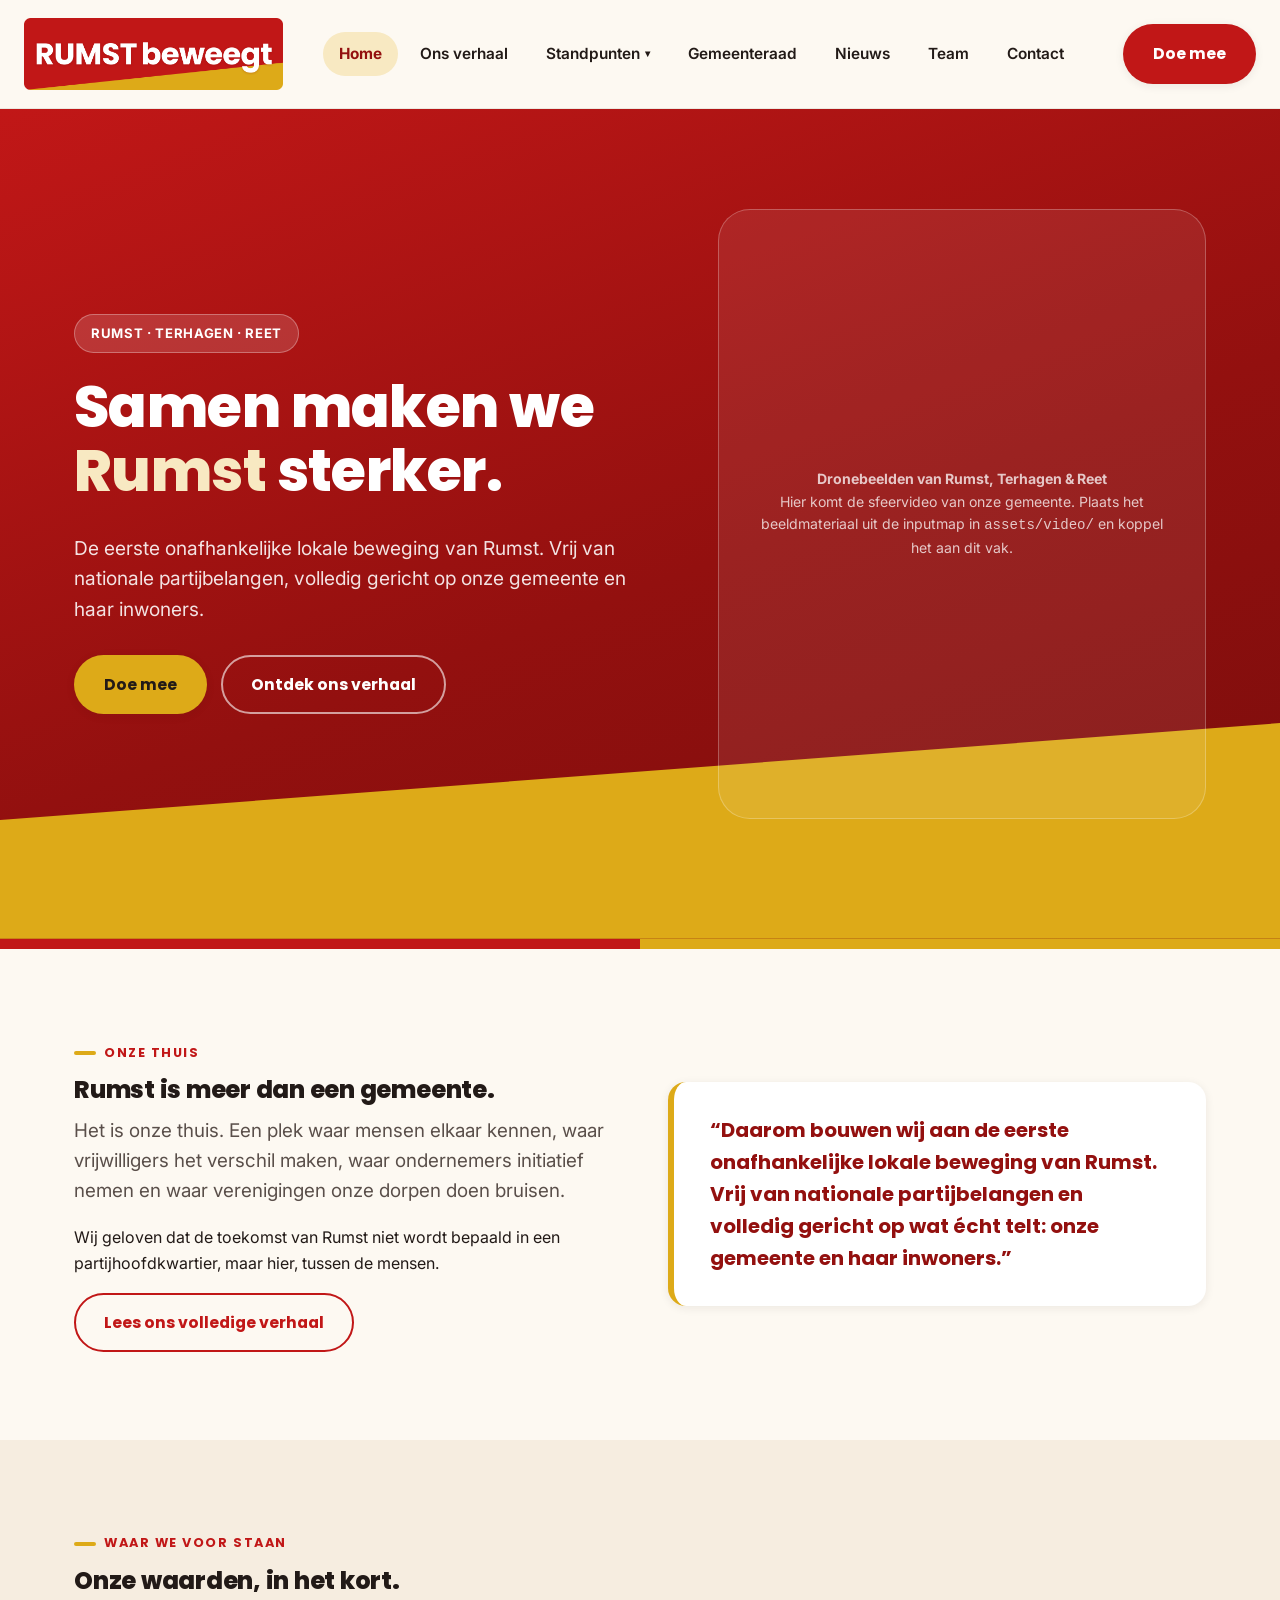
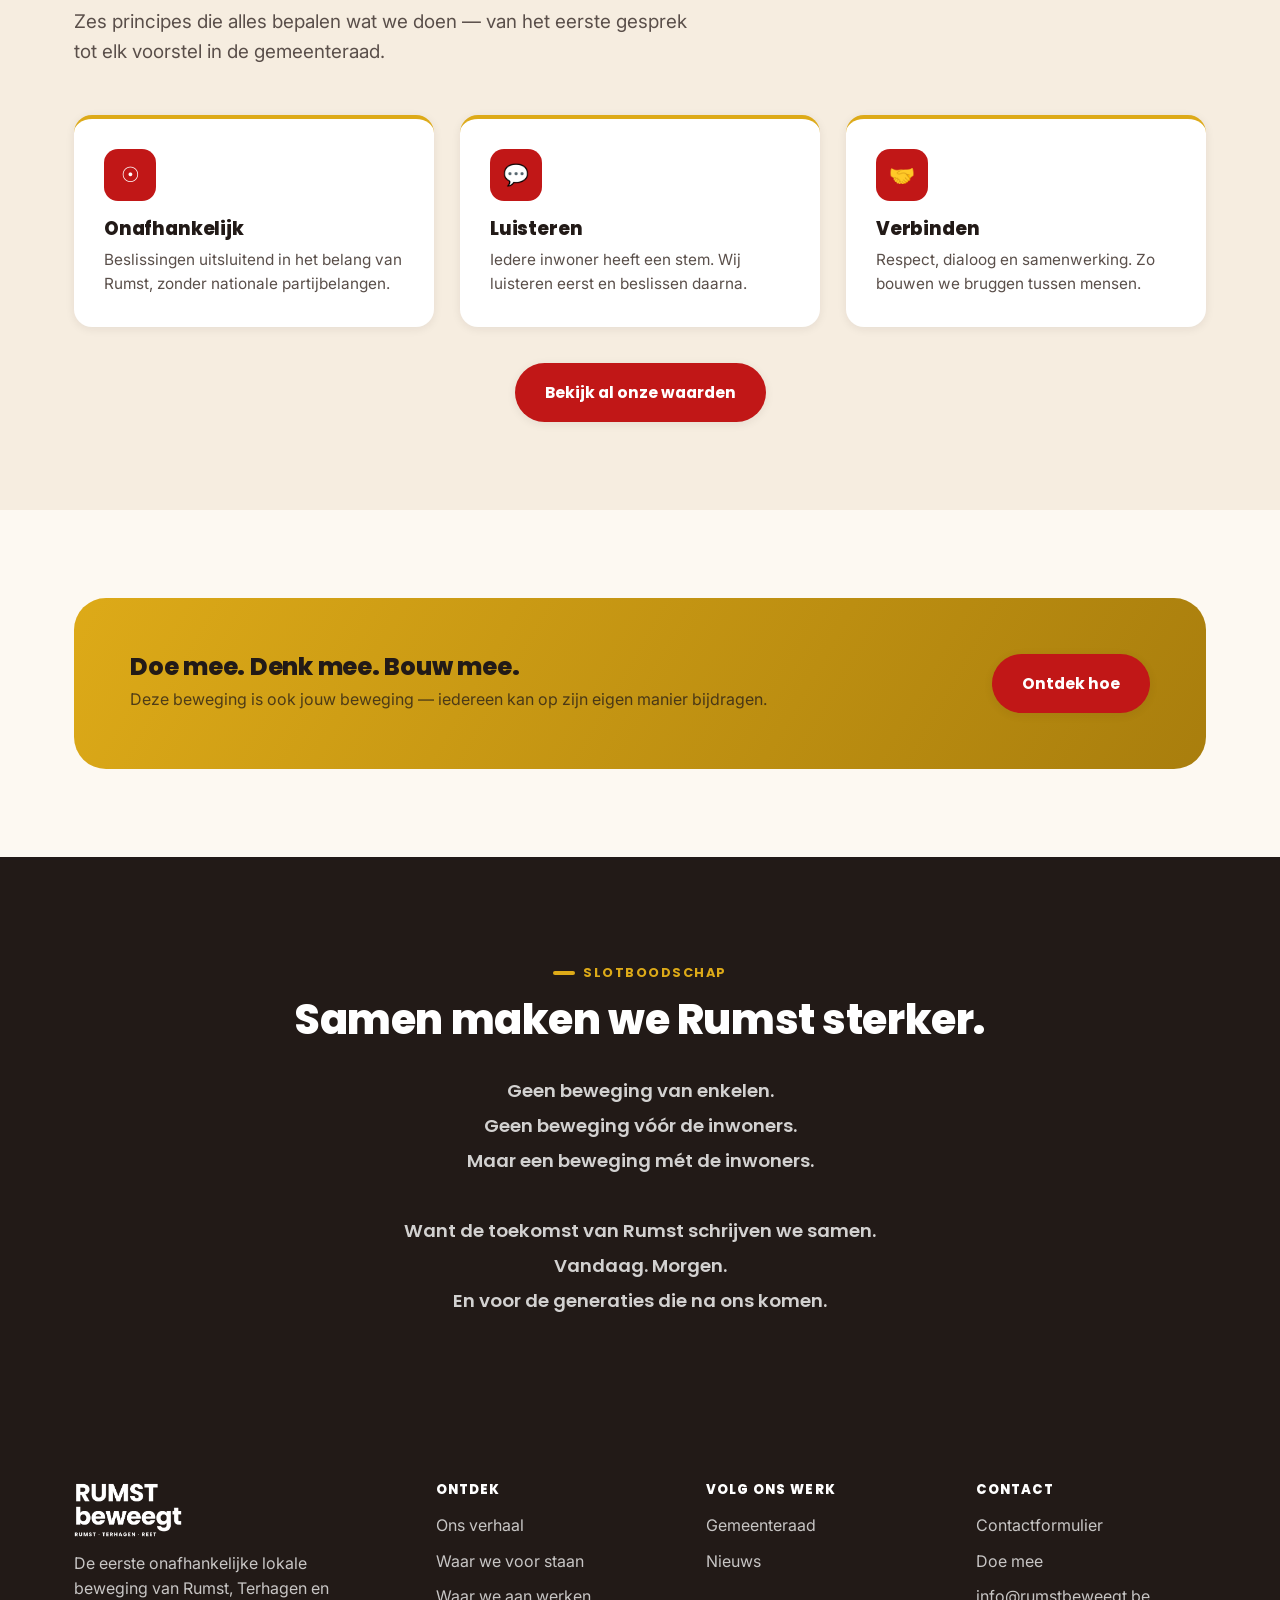
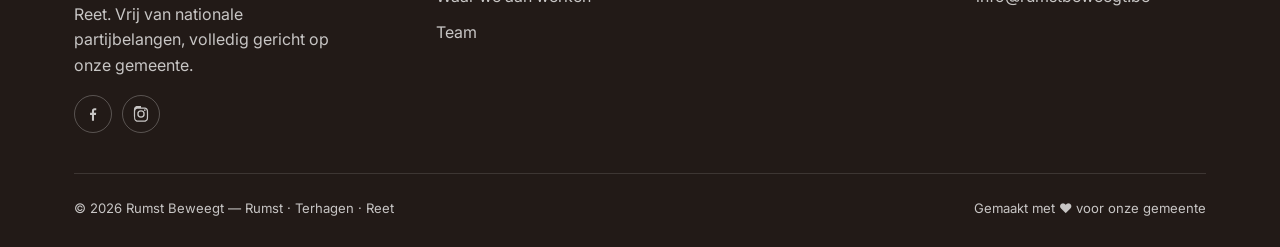
==== index.html @ a77d673d "first commit" ====
<!DOCTYPE html>
<html lang="nl">
<head>
<script>document.documentElement.classList.add('js');</script>
<meta charset="UTF-8">
<meta name="viewport" content="width=device-width, initial-scale=1.0">
<title>Home · Rumst Beweegt</title>
<meta name="description" content="Rumst Beweegt is de eerste onafhankelijke lokale beweging van Rumst, Terhagen en Reet. Samen maken we Rumst sterker.">
<link rel="icon" href="assets/img/logo-kleur.png">
<link rel="stylesheet" href="assets/css/style.css">
</head>
<body>
<a class="skip-link" href="#main">Ga naar inhoud</a>

<header class="site-header">
  <div class="container header-inner">
    <div class="header-left">
      <a href="index.html" class="brand">
        <img src="assets/img/logo-kleur.png" alt="Rumst Beweegt — Rumst, Terhagen, Reet">
      </a>
      <nav aria-label="Hoofdmenu">
        <ul class="nav-primary"><li><a href="index.html" class="nav-link" aria-current="page">Home</a></li><li><a href="ons-verhaal.html" class="nav-link">Ons verhaal</a></li>
        <li class="has-dropdown">
          <a href="waarden.html" class="nav-link">Standpunten <span class="chev">&#9662;</span></a>
          <ul class="dropdown"><li><a href="waarden.html">Waar we voor staan</a></li><li><a href="ambitie.html">Waar we aan werken</a></li></ul>
        </li><li><a href="gemeenteraad.html" class="nav-link">Gemeenteraad</a></li><li><a href="nieuws.html" class="nav-link">Nieuws</a></li><li><a href="team.html" class="nav-link">Team</a></li><li><a href="contact.html" class="nav-link">Contact</a></li><li class="nav-cta-mobile"><a href="doe-mee.html" class="btn btn-primary">Doe mee</a></li></ul>
      </nav>
    </div>
    <div class="header-actions">
      <a href="doe-mee.html" class="btn btn-primary nav-cta">Doe mee</a>
      <button class="nav-toggle" aria-label="Menu openen" aria-expanded="false"><span></span></button>
    </div>
  </div>
</header>
<main id="main">

<section class="hero">
  <div class="container">
    <div class="hero-grid">
      <div class="reveal in">
        <span class="hero-badge">Rumst &middot; Terhagen &middot; Reet</span>
        <h1>Samen maken we <span>Rumst</span> sterker.</h1>
        <p class="lede">De eerste onafhankelijke lokale beweging van Rumst. Vrij van nationale partijbelangen, volledig gericht op onze gemeente en haar inwoners.</p>
        <div class="hero-actions">
          <a href="doe-mee.html" class="btn btn-gold">Doe mee</a>
          <a href="ons-verhaal.html" class="btn btn-ghost">Ontdek ons verhaal</a>
        </div>
      </div>
      <div class="hero-media reveal in">
        <div class="placeholder-note">
          <strong>Dronebeelden van Rumst, Terhagen &amp; Reet</strong><br>
          Hier komt de sfeervideo van onze gemeente. Plaats het beeldmateriaal uit de inputmap in <code>assets/video/</code> en koppel het aan dit vak.
        </div>
      </div>
    </div>
  </div>
</section>
<div class="divider-flag"></div>

<section>
  <div class="container">
    <div class="two-col">
      <div class="reveal">
        <span class="eyebrow">Onze thuis</span>
        <h2>Rumst is meer dan een gemeente.</h2>
        <p class="lede">Het is onze thuis. Een plek waar mensen elkaar kennen, waar vrijwilligers het verschil maken, waar ondernemers initiatief nemen en waar verenigingen onze dorpen doen bruisen.</p>
        <p>Wij geloven dat de toekomst van Rumst niet wordt bepaald in een partijhoofdkwartier, maar hier, tussen de mensen.</p>
        <a href="ons-verhaal.html" class="btn btn-outline">Lees ons volledige verhaal</a>
      </div>
      <div class="quote-block reveal">
        &ldquo;Daarom bouwen wij aan de eerste onafhankelijke lokale beweging van Rumst. Vrij van nationale partijbelangen en volledig gericht op wat &eacute;cht telt: onze gemeente en haar inwoners.&rdquo;
      </div>
    </div>
  </div>
</section>

<section class="section-alt">
  <div class="container">
    <div class="section-head reveal">
      <span class="eyebrow">Waar we voor staan</span>
      <h2>Onze waarden, in het kort.</h2>
      <p class="lede">Zes principes die alles bepalen wat we doen &mdash; van het eerste gesprek tot elk voorstel in de gemeenteraad.</p>
    </div>
    <div class="value-grid">
      <div class="value-card reveal">
        <div class="icon">&#9737;</div>
        <h3>Onafhankelijk</h3>
        <p>Beslissingen uitsluitend in het belang van Rumst, zonder nationale partijbelangen.</p>
      </div>
      <div class="value-card reveal">
        <div class="icon">&#128172;</div>
        <h3>Luisteren</h3>
        <p>Iedere inwoner heeft een stem. Wij luisteren eerst en beslissen daarna.</p>
      </div>
      <div class="value-card reveal">
        <div class="icon">&#129309;</div>
        <h3>Verbinden</h3>
        <p>Respect, dialoog en samenwerking. Zo bouwen we bruggen tussen mensen.</p>
      </div>
    </div>
    <div style="text-align:center; margin-top:36px;">
      <a href="waarden.html" class="btn btn-primary">Bekijk al onze waarden</a>
    </div>
  </div>
</section>

<section>
  <div class="container">
    <div class="cta-band reveal">
      <div>
        <h2>Doe mee. Denk mee. Bouw mee.</h2>
        <p>Deze beweging is ook jouw beweging &mdash; iedereen kan op zijn eigen manier bijdragen.</p>
      </div>
      <a href="doe-mee.html" class="btn btn-primary">Ontdek hoe</a>
    </div>
  </div>
</section>

<section class="final-message">
  <div class="container">
    <span class="eyebrow">Slotboodschap</span>
    <h2>Samen maken we Rumst sterker.</h2>
    <div class="lines">
      Geen beweging van enkelen.<br>
      Geen beweging v&oacute;&oacute;r de inwoners.<br>
      Maar een beweging m&eacute;t de inwoners.<br><br>
      Want de toekomst van Rumst schrijven we samen.<br>
      Vandaag. Morgen.<br>
      En voor de generaties die na ons komen.
    </div>
  </div>
</section>

</main>
<footer class="site-footer">
  <div class="container">
    <div class="footer-grid">
      <div>
        <div class="footer-brand">
          <img src="assets/img/logo-wit.png" alt="Rumst Beweegt">
        </div>
        <p style="max-width:280px;">De eerste onafhankelijke lokale beweging van Rumst, Terhagen en Reet. Vrij van nationale partijbelangen, volledig gericht op onze gemeente.</p>
        <div class="social-row">
          <a href="#" aria-label="Facebook"><svg width="16" height="16" viewBox="0 0 24 24" fill="currentColor"><path d="M13.5 22v-8.5h2.85l.43-3.31H13.5V8.05c0-.96.27-1.61 1.64-1.61h1.75V3.5C16.56 3.44 15.6 3.35 14.46 3.35c-2.4 0-4.05 1.47-4.05 4.16v2.68H7.55v3.31h2.86V22h3.09z"/></svg></a>
          <a href="#" aria-label="Instagram"><svg width="16" height="16" viewBox="0 0 24 24" fill="currentColor"><path d="M12 2.2c3.2 0 3.58.01 4.85.07 1.17.05 1.97.24 2.43.4a4.9 4.9 0 0 1 1.77 1.15 4.9 4.9 0 0 1 1.15 1.77c.16.46.35 1.26.4 2.43.06 1.27.07 1.65.07 4.85s-.01 3.58-.07 4.85c-.05 1.17-.24 1.97-.4 2.43a4.9 4.9 0 0 1-1.15 1.77 4.9 4.9 0 0 1-1.77 1.15c-.46.16-1.26.35-2.43.4-1.27.06-1.65.07-4.85.07s-3.58-.01-4.85-.07c-1.17-.05-1.97-.24-2.43-.4a4.9 4.9 0 0 1-1.77-1.15A4.9 4.9 0 0 1 1.8 17.7c-.16-.46-.35-1.26-.4-2.43C1.34 14 1.33 13.62 1.33 10.42s.01-3.58.07-4.85c.05-1.17.24-1.97.4-2.43A4.9 4.9 0 0 1 2.95 1.37 4.9 4.9 0 0 1 4.72.22c.46-.16 1.26-.35 2.43-.4C8.42-.24 8.8-.25 12-.25zm0 1.98c-3.15 0-3.5.01-4.73.07-.96.04-1.48.2-1.83.34-.46.18-.79.39-1.13.74-.35.34-.56.67-.74 1.13-.14.35-.3.87-.34 1.83-.06 1.23-.07 1.58-.07 4.73s.01 3.5.07 4.73c.04.96.2 1.48.34 1.83.18.46.39.79.74 1.13.34.35.67.56 1.13.74.35.14.87.3 1.83.34 1.23.06 1.58.07 4.73.07s3.5-.01 4.73-.07c.96-.04 1.48-.2 1.83-.34.46-.18.79-.39 1.13-.74.35-.34.56-.67.74-1.13.14-.35.3-.87.34-1.83.06-1.23.07-1.58.07-4.73s-.01-3.5-.07-4.73c-.04-.96-.2-1.48-.34-1.83a3 3 0 0 0-.74-1.13 3 3 0 0 0-1.13-.74c-.35-.14-.87-.3-1.83-.34-1.23-.06-1.58-.07-4.73-.07z"/><path d="M12 6.4a5.6 5.6 0 1 0 0 11.2 5.6 5.6 0 0 0 0-11.2zm0 9.24a3.64 3.64 0 1 1 0-7.28 3.64 3.64 0 0 1 0 7.28zM19.05 6.18a1.31 1.31 0 1 1-2.62 0 1.31 1.31 0 0 1 2.62 0z"/></svg></a>
        </div>
      </div>
      <div>
        <h4>Ontdek</h4>
        <ul>
          <li><a href="ons-verhaal.html">Ons verhaal</a></li>
          <li><a href="waarden.html">Waar we voor staan</a></li>
          <li><a href="ambitie.html">Waar we aan werken</a></li>
          <li><a href="team.html">Team</a></li>
        </ul>
      </div>
      <div>
        <h4>Volg ons werk</h4>
        <ul>
          <li><a href="gemeenteraad.html">Gemeenteraad</a></li>
          <li><a href="nieuws.html">Nieuws</a></li>
        </ul>
      </div>
      <div>
        <h4>Contact</h4>
        <ul>
          <li><a href="contact.html">Contactformulier</a></li>
          <li><a href="doe-mee.html">Doe mee</a></li>
          <li><a href="mailto:info@rumstbeweegt.be">info@rumstbeweegt.be</a></li>
        </ul>
      </div>
    </div>
    <div class="footer-bottom">
      <span>&copy; 2026 Rumst Beweegt — Rumst · Terhagen · Reet</span>
      <span>Gemaakt met &#9829; voor onze gemeente</span>
    </div>
  </div>
</footer>
<script src="assets/js/main.js"></script>
</body>
</html>
---- assets/css/style.css ----
/* =========================================================
   RUMST BEWEEGT — housestyle
   Kleuren afgeleid uit het logo (rood/goud vlag + wit)
   ========================================================= */

@import url('https://fonts.googleapis.com/css2?family=Poppins:wght@600;700;800;900&family=Inter:wght@400;500;600;700&display=swap');

:root{
  --red:        #c11717;
  --red-dark:   #93100f;
  --red-light:  #e3c8c6;
  --gold:       #ddaa18;
  --gold-dark:  #a97e0d;
  --gold-light: #f8e9c2;
  --ink:        #221a17;
  --ink-soft:   #5a4f4a;
  --paper:      #fdf9f2;
  --paper-alt:  #f6ede0;
  --white:      #ffffff;

  --font-head: 'Poppins', 'Segoe UI', sans-serif;
  --font-body: 'Inter', 'Segoe UI', sans-serif;

  --radius-sm: 10px;
  --radius-md: 18px;
  --radius-lg: 32px;

  --shadow-sm: 0 2px 10px rgba(34,26,23,.08);
  --shadow-md: 0 12px 30px rgba(34,26,23,.12);

  --container: 1180px;
}

*, *::before, *::after{ box-sizing: border-box; }
html{ scroll-behavior: smooth; }
body{
  margin: 0;
  font-family: var(--font-body);
  color: var(--ink);
  background: var(--paper);
  line-height: 1.6;
  -webkit-font-smoothing: antialiased;
}
img{ max-width: 100%; display: block; }
a{ color: inherit; text-decoration: none; }
ul{ margin: 0; padding: 0; list-style: none; }
h1,h2,h3,h4{
  font-family: var(--font-head);
  line-height: 1.12;
  margin: 0 0 .5em;
  font-weight: 800;
  letter-spacing: -.01em;
}
p{ margin: 0 0 1em; }
.container{
  width: 100%;
  max-width: var(--container);
  margin: 0 auto;
  padding: 0 24px;
}
section{ padding: 88px 0; }
@media (max-width: 720px){ section{ padding: 56px 0; } }

.eyebrow{
  display: inline-flex;
  align-items: center;
  gap: 8px;
  font-family: var(--font-head);
  font-weight: 700;
  font-size: .8rem;
  letter-spacing: .12em;
  text-transform: uppercase;
  color: var(--red);
  margin-bottom: 14px;
}
.eyebrow::before{
  content: "";
  width: 22px; height: 4px;
  background: var(--gold);
  border-radius: 4px;
  display: inline-block;
}

.lede{
  font-size: 1.18rem;
  color: var(--ink-soft);
  max-width: 640px;
}

/* ---------- Buttons ---------- */
.btn{
  display: inline-flex;
  align-items: center;
  justify-content: center;
  gap: 10px;
  font-family: var(--font-head);
  font-weight: 700;
  font-size: .98rem;
  padding: 15px 28px;
  border-radius: 999px;
  border: 2px solid transparent;
  cursor: pointer;
  white-space: nowrap;
  flex-shrink: 0;
  transition: transform .15s ease, box-shadow .15s ease, background .15s ease, color .15s ease;
}
.btn:hover{ transform: translateY(-2px); }
.btn-primary{
  background: var(--red);
  color: var(--white);
  box-shadow: var(--shadow-sm);
}
.btn-primary:hover{ background: var(--red-dark); box-shadow: var(--shadow-md); }
.btn-gold{
  background: var(--gold);
  color: var(--ink);
  box-shadow: var(--shadow-sm);
}
.btn-gold:hover{ background: var(--gold-dark); color: var(--white); }
.btn-ghost{
  background: transparent;
  color: var(--white);
  border-color: rgba(255,255,255,.6);
}
.btn-ghost:hover{ background: rgba(255,255,255,.15); }
.btn-outline{
  background: transparent;
  color: var(--red);
  border-color: var(--red);
}
.btn-outline:hover{ background: var(--red); color: var(--white); }

/* ---------- Header / Nav ---------- */
.site-header{
  position: sticky;
  top: 0;
  z-index: 100;
  background: var(--paper);
  border-bottom: 1px solid rgba(34,26,23,.08);
}
:root{ --header-h: 108px; }
.site-header .header-inner{
  max-width: 1400px;
  display: flex;
  align-items: center;
  justify-content: space-between;
  height: var(--header-h);
  gap: 24px;
}
.header-left{
  display: flex;
  align-items: center;
  gap: 40px;
  min-width: 0;
}
.brand{
  display: flex;
  align-items: center;
  gap: 12px;
  font-family: var(--font-head);
  font-weight: 800;
  min-width: 0;
}
.brand img{ height: 72px; width: auto; max-width: 100%; }
@media (max-width: 640px){
  :root{ --header-h: 92px; }
  .brand img{ height: 56px; }
}
@media (max-width: 420px){
  .brand img{ height: 46px; }
}

.nav-primary{
  display: flex;
  align-items: center;
  gap: 6px;
}
.nav-primary > li{ position: relative; flex-shrink: 0; }
.nav-primary a.nav-link{
  display: flex;
  align-items: center;
  gap: 5px;
  padding: 10px 16px;
  border-radius: 999px;
  font-weight: 600;
  font-size: .96rem;
  color: var(--ink);
  white-space: nowrap;
  transition: background .15s ease, color .15s ease;
}
.nav-primary a.nav-link:hover,
.nav-primary li.has-dropdown:hover a.nav-link,
.nav-primary a.nav-link[aria-current="page"]{
  background: var(--gold-light);
  color: var(--red-dark);
}
.nav-primary a.nav-link[aria-current="page"]{ font-weight: 700; }
.chev{ font-size: .65em; transition: transform .15s ease; }
.dropdown{
  position: absolute;
  top: calc(100% + 6px);
  left: 0;
  min-width: 230px;
  background: var(--white);
  border-radius: var(--radius-md);
  box-shadow: var(--shadow-md);
  padding: 8px;
  opacity: 0;
  visibility: hidden;
  transform: translateY(6px);
  transition: opacity .15s ease, transform .15s ease, visibility .15s ease;
}
.has-dropdown:hover .dropdown,
.has-dropdown:focus-within .dropdown{
  opacity: 1; visibility: visible; transform: translateY(0);
}
.has-dropdown:hover .chev{ transform: rotate(180deg); }
.dropdown a{
  display: block;
  padding: 11px 14px;
  border-radius: var(--radius-sm);
  font-weight: 600;
  font-size: .93rem;
  color: var(--ink);
}
.dropdown a:hover{ background: var(--paper-alt); color: var(--red); }

.header-actions{ display: flex; align-items: center; gap: 10px; flex-shrink: 0; }
.nav-toggle{
  display: none;
  width: 46px; height: 46px;
  border-radius: 999px;
  border: 1px solid rgba(34,26,23,.15);
  background: var(--white);
  align-items: center;
  justify-content: center;
  cursor: pointer;
}
.nav-toggle span, .nav-toggle span::before, .nav-toggle span::after{
  content: "";
  display: block;
  width: 20px; height: 2px;
  background: var(--ink);
  position: relative;
  transition: transform .2s ease, opacity .2s ease;
}
.nav-toggle span::before{ position: absolute; top: -6px; }
.nav-toggle span::after{ position: absolute; top: 6px; }
body.nav-open .nav-toggle span{ background: transparent; }
body.nav-open .nav-toggle span::before{ transform: translateY(6px) rotate(45deg); background: var(--ink); }
body.nav-open .nav-toggle span::after{ transform: translateY(-6px) rotate(-45deg); background: var(--ink); }

@media (max-width: 1180px){
  .nav-primary{
    position: fixed;
    inset: var(--header-h) 0 0 0;
    background: var(--paper);
    flex-direction: column;
    align-items: stretch;
    padding: 18px;
    gap: 4px;
    overflow-y: auto;
    transform: translateX(100%);
    transition: transform .25s ease;
  }
  body.nav-open .nav-primary{ transform: translateX(0); }
  .nav-primary a.nav-link{ padding: 16px 14px; font-size: 1.05rem; width: 100%; }
  .dropdown{
    position: static; opacity: 1; visibility: visible; transform: none;
    box-shadow: none; display: none; margin: 0 0 6px 12px; background: var(--paper-alt);
  }
  .has-dropdown.open .dropdown{ display: block; }
  .nav-toggle{ display: flex; }
  .header-actions .btn-primary-desktop{ display: none; }
}
.header-actions .nav-cta{ display: none; }
.nav-cta-mobile{ display: none; }
@media (max-width: 1180px){
  .nav-cta-mobile{ display: block; margin-top: 14px; }
  .nav-cta-mobile .btn{ width: 100%; justify-content: center; }
}
@media (min-width: 1181px){
  .header-actions .nav-cta{ display: inline-flex; }
}

/* ---------- Hero ---------- */
.hero{
  position: relative;
  overflow: hidden;
  background: linear-gradient(160deg, var(--red) 0%, var(--red-dark) 55%, #7a0d0c 100%);
  color: var(--white);
  padding: 100px 0 120px;
}
.hero::after{
  content: "";
  position: absolute;
  left: 0; right: 0; bottom: 0;
  height: 26%;
  background: var(--gold);
  clip-path: polygon(0 45%, 100% 0%, 100% 100%, 0% 100%);
}
.hero .container{ position: relative; z-index: 2; }
.hero-grid{
  display: grid;
  grid-template-columns: 1.1fr .9fr;
  gap: 48px;
  align-items: center;
}
@media (max-width: 900px){ .hero-grid{ grid-template-columns: 1fr; } }
.hero h1{
  font-size: clamp(2.4rem, 5vw, 3.6rem);
  color: var(--white);
}
.hero h1 span{ color: var(--gold-light); }
.hero .lede{ color: rgba(255,255,255,.88); font-size: 1.2rem; }
.hero-actions{ display: flex; gap: 14px; flex-wrap: wrap; margin-top: 30px; }
.hero-badge{
  display: inline-flex; align-items: center; gap: 8px;
  background: rgba(255,255,255,.14);
  border: 1px solid rgba(255,255,255,.3);
  padding: 8px 16px;
  border-radius: 999px;
  font-size: .82rem;
  font-weight: 700;
  letter-spacing: .05em;
  text-transform: uppercase;
  margin-bottom: 22px;
}
.hero-media{
  position: relative;
  aspect-ratio: 4/5;
  border-radius: var(--radius-lg);
  background: rgba(255,255,255,.08);
  border: 1px solid rgba(255,255,255,.25);
  overflow: hidden;
  display: flex;
  align-items: center;
  justify-content: center;
}
.hero-media .placeholder-note{
  text-align: center;
  padding: 30px;
  color: rgba(255,255,255,.75);
  font-size: .88rem;
}
.hero-media svg{ position: absolute; inset: 0; width: 100%; height: 100%; }

/* Sub-page hero (smaller) */
.page-hero{
  background: linear-gradient(160deg, var(--red) 0%, var(--red-dark) 100%);
  color: var(--white);
  padding: 70px 0 84px;
  position: relative;
  overflow: hidden;
}
.page-hero::after{
  content: "";
  position: absolute; left: 0; right: 0; bottom: 0; height: 16px;
  background: var(--gold);
}
.page-hero .eyebrow{ color: var(--gold-light); }
.page-hero .eyebrow::before{ background: var(--white); }
.page-hero h1{ color: var(--white); max-width: 780px; }
.page-hero .lede{ color: rgba(255,255,255,.85); max-width: 680px; }
.breadcrumb{
  font-size: .85rem;
  color: rgba(255,255,255,.7);
  margin-bottom: 18px;
  font-weight: 600;
}
.breadcrumb a:hover{ color: var(--white); }

/* ---------- Sections / generic blocks ---------- */
.section-head{ max-width: 680px; margin-bottom: 48px; }
.section-alt{ background: var(--paper-alt); }
.two-col{
  display: grid;
  grid-template-columns: 1fr 1fr;
  gap: 56px;
  align-items: center;
}
@media (max-width: 860px){ .two-col{ grid-template-columns: 1fr; } }

.quote-block{
  background: var(--white);
  border-left: 6px solid var(--gold);
  border-radius: var(--radius-md);
  padding: 32px 36px;
  box-shadow: var(--shadow-sm);
  font-family: var(--font-head);
  font-weight: 700;
  font-size: 1.25rem;
  color: var(--red-dark);
  margin: 32px 0;
}

.stat-strip{
  display: grid;
  grid-template-columns: repeat(3, 1fr);
  gap: 24px;
  margin-top: 24px;
}
@media (max-width: 700px){ .stat-strip{ grid-template-columns: 1fr; } }
.stat{
  background: var(--white);
  border-radius: var(--radius-md);
  padding: 24px;
  box-shadow: var(--shadow-sm);
  text-align: center;
}
.stat b{
  display: block;
  font-family: var(--font-head);
  font-size: 1.8rem;
  color: var(--red);
}

.value-grid, .card-grid{
  display: grid;
  grid-template-columns: repeat(3, 1fr);
  gap: 26px;
}
@media (max-width: 980px){ .value-grid, .card-grid{ grid-template-columns: repeat(2,1fr); } }
@media (max-width: 640px){ .value-grid, .card-grid{ grid-template-columns: 1fr; } }

.value-card, .card{
  background: var(--white);
  border-radius: var(--radius-md);
  padding: 30px;
  box-shadow: var(--shadow-sm);
  transition: transform .18s ease, box-shadow .18s ease;
  border-top: 4px solid var(--gold);
}
.value-card:hover, .card:hover{ transform: translateY(-4px); box-shadow: var(--shadow-md); }
.value-card .icon, .card .icon{
  width: 52px; height: 52px;
  border-radius: 14px;
  background: var(--red);
  color: var(--white);
  display: flex; align-items: center; justify-content: center;
  margin-bottom: 18px;
  font-size: 1.3rem;
}
.value-card h3, .card h3{ font-size: 1.15rem; margin-bottom: 8px; }
.value-card p, .card p{ color: var(--ink-soft); margin: 0; font-size: .96rem; }

.ambition-list{
  display: grid;
  grid-template-columns: repeat(3, 1fr);
  gap: 18px;
  margin-top: 36px;
}
@media (max-width: 900px){ .ambition-list{ grid-template-columns: repeat(2,1fr); } }
@media (max-width: 600px){ .ambition-list{ grid-template-columns: 1fr; } }
.ambition-item{
  display: flex;
  gap: 14px;
  align-items: flex-start;
  background: var(--white);
  border-radius: var(--radius-sm);
  padding: 18px 20px;
  box-shadow: var(--shadow-sm);
  font-weight: 600;
}
.ambition-item .check{
  flex: none;
  width: 26px; height: 26px;
  border-radius: 999px;
  background: var(--gold);
  color: var(--ink);
  display: flex; align-items: center; justify-content: center;
  font-size: .8rem;
  font-weight: 800;
}

/* Timeline / gemeenteraad */
.timeline{ margin-top: 40px; }
.timeline-item{
  display: grid;
  grid-template-columns: 130px 1fr;
  gap: 24px;
  padding: 26px 0;
  border-bottom: 1px solid rgba(34,26,23,.1);
}
.timeline-item:first-child{ padding-top: 0; }
@media (max-width: 640px){ .timeline-item{ grid-template-columns: 1fr; gap: 8px; } }
.timeline-date{
  font-family: var(--font-head);
  font-weight: 800;
  color: var(--red);
}
.tag{
  display: inline-block;
  background: var(--gold-light);
  color: var(--red-dark);
  font-size: .75rem;
  font-weight: 700;
  letter-spacing: .04em;
  text-transform: uppercase;
  padding: 4px 12px;
  border-radius: 999px;
  margin-bottom: 10px;
}

/* News grid */
.news-grid{
  display: grid;
  grid-template-columns: repeat(3, 1fr);
  gap: 26px;
  margin-top: 40px;
}
@media (max-width: 980px){ .news-grid{ grid-template-columns: repeat(2,1fr); } }
@media (max-width: 640px){ .news-grid{ grid-template-columns: 1fr; } }
.news-card{
  background: var(--white);
  border-radius: var(--radius-md);
  overflow: hidden;
  box-shadow: var(--shadow-sm);
  transition: transform .18s ease, box-shadow .18s ease;
}
.news-card:hover{ transform: translateY(-4px); box-shadow: var(--shadow-md); }
.news-thumb{
  height: 160px;
  background: linear-gradient(135deg, var(--red), var(--gold));
  display: flex; align-items: center; justify-content: center;
  color: rgba(255,255,255,.85);
  font-family: var(--font-head);
  font-weight: 800;
  font-size: .8rem;
  letter-spacing: .08em;
  text-transform: uppercase;
}
.news-body{ padding: 22px; }
.news-date{ font-size: .78rem; color: var(--ink-soft); font-weight: 600; text-transform: uppercase; letter-spacing: .04em; }
.news-body h3{ font-size: 1.05rem; margin: 8px 0; }

/* Team */
.team-grid{
  display: grid;
  grid-template-columns: repeat(4, 1fr);
  gap: 26px;
  margin-top: 40px;
}
@media (max-width: 980px){ .team-grid{ grid-template-columns: repeat(3,1fr); } }
@media (max-width: 700px){ .team-grid{ grid-template-columns: repeat(2,1fr); } }
@media (max-width: 460px){ .team-grid{ grid-template-columns: 1fr; } }
.team-card{ text-align: center; }
.team-photo{
  aspect-ratio: 1;
  border-radius: var(--radius-lg);
  background: linear-gradient(150deg, var(--gold-light), var(--red-light));
  display: flex; align-items: center; justify-content: center;
  margin-bottom: 14px;
  color: var(--red-dark);
  font-family: var(--font-head);
  font-weight: 800;
  font-size: 2rem;
}
.team-card h3{ font-size: 1.05rem; margin-bottom: 2px; }
.team-role{ color: var(--red); font-weight: 700; font-size: .88rem; }

/* Involvement / ways-to-help */
.help-grid{
  display: grid;
  grid-template-columns: repeat(4, 1fr);
  gap: 22px;
  margin-top: 36px;
}
@media (max-width: 980px){ .help-grid{ grid-template-columns: repeat(2,1fr); } }
@media (max-width: 560px){ .help-grid{ grid-template-columns: 1fr; } }

/* Forms */
.form-card{
  background: var(--white);
  border-radius: var(--radius-lg);
  padding: 40px;
  box-shadow: var(--shadow-md);
}
.form-row{ display: grid; grid-template-columns: 1fr 1fr; gap: 18px; }
@media (max-width: 620px){ .form-row{ grid-template-columns: 1fr; } }
.field{ margin-bottom: 18px; }
.field label{
  display: block;
  font-weight: 700;
  font-size: .88rem;
  margin-bottom: 6px;
  color: var(--ink);
}
.field input, .field textarea, .field select{
  width: 100%;
  padding: 13px 16px;
  border-radius: var(--radius-sm);
  border: 1.5px solid rgba(34,26,23,.15);
  font-family: var(--font-body);
  font-size: .98rem;
  background: var(--paper);
  color: var(--ink);
  transition: border-color .15s ease;
}
.field input:focus, .field textarea:focus, .field select:focus{
  outline: none; border-color: var(--red);
}
.field textarea{ resize: vertical; min-height: 130px; }
.checkbox-field{ display: flex; align-items: flex-start; gap: 10px; font-size: .9rem; color: var(--ink-soft); }
.checkbox-field input{ width: auto; margin-top: 3px; }
.form-note{ font-size: .82rem; color: var(--ink-soft); margin-top: 6px; }

.contact-info-grid{
  display: grid;
  grid-template-columns: repeat(3, 1fr);
  gap: 22px;
  margin-bottom: 44px;
}
@media (max-width: 800px){ .contact-info-grid{ grid-template-columns: 1fr; } }
.info-card{
  background: var(--white);
  border-radius: var(--radius-md);
  padding: 26px;
  box-shadow: var(--shadow-sm);
}
.info-card .icon{
  width: 44px; height: 44px; border-radius: 12px;
  background: var(--gold-light); color: var(--red-dark);
  display: flex; align-items: center; justify-content: center;
  margin-bottom: 14px; font-size: 1.1rem;
}

/* CTA band */
.cta-band{
  background: linear-gradient(120deg, var(--gold), var(--gold-dark));
  color: var(--ink);
  border-radius: var(--radius-lg);
  padding: 56px;
  display: flex;
  align-items: center;
  justify-content: space-between;
  gap: 30px;
  flex-wrap: wrap;
}
.cta-band h2{ margin-bottom: 6px; }
.cta-band p{ margin: 0; color: rgba(34,26,23,.75); }

.final-message{
  background: var(--ink);
  color: var(--white);
  text-align: center;
  padding: 100px 0;
}
.final-message .eyebrow{ color: var(--gold); justify-content: center; }
.final-message .eyebrow::before{ background: var(--gold); }
.final-message h2{ color: var(--white); font-size: clamp(1.8rem, 4vw, 2.6rem); max-width: 780px; margin-left: auto; margin-right: auto; }
.final-message .lines{ max-width: 520px; margin: 30px auto 0; color: rgba(255,255,255,.8); font-family: var(--font-head); font-weight: 600; font-size: 1.15rem; line-height: 1.9; }

/* Footer */
.site-footer{
  background: var(--ink);
  color: rgba(255,255,255,.75);
  padding: 64px 0 28px;
}
.footer-grid{
  display: grid;
  grid-template-columns: 1.4fr 1fr 1fr 1fr;
  gap: 40px;
  padding-bottom: 40px;
  border-bottom: 1px solid rgba(255,255,255,.12);
}
@media (max-width: 800px){ .footer-grid{ grid-template-columns: 1fr 1fr; } }
@media (max-width: 480px){ .footer-grid{ grid-template-columns: 1fr; } }
.footer-brand{ display: flex; align-items: center; gap: 10px; margin-bottom: 14px; }
.footer-brand img{ height: 54px; }
.site-footer h4{
  color: var(--white);
  font-size: .82rem;
  text-transform: uppercase;
  letter-spacing: .08em;
  margin-bottom: 16px;
}
.site-footer ul li{ margin-bottom: 10px; }
.site-footer a:hover{ color: var(--gold); }
.footer-bottom{
  display: flex;
  justify-content: space-between;
  align-items: center;
  flex-wrap: wrap;
  gap: 12px;
  padding-top: 24px;
  font-size: .82rem;
}
.social-row{ display: flex; gap: 10px; }
.social-row a{
  width: 38px; height: 38px;
  border-radius: 999px;
  border: 1px solid rgba(255,255,255,.25);
  display: flex; align-items: center; justify-content: center;
}
.social-row a:hover{ background: var(--gold); color: var(--ink); border-color: var(--gold); }

/* Skip link / a11y */
.skip-link{
  position: absolute; left: -999px; top: auto;
  background: var(--red); color: var(--white);
  padding: 12px 20px; border-radius: 0 0 10px 0; z-index: 200;
}
.skip-link:focus{ left: 0; top: 0; }

/* Reveal-on-scroll (progressive enhancement: only hides content once JS confirms it can reveal it) */
html.js .reveal{ opacity: 0; transform: translateY(18px); transition: opacity .6s ease, transform .6s ease; }
html.js .reveal.in{ opacity: 1; transform: none; }
@media (prefers-reduced-motion: reduce){
  html.js .reveal{ opacity: 1; transform: none; transition: none; }
}

/* Divider wave */
.divider-flag{ height: 10px; background: linear-gradient(90deg, var(--red) 50%, var(--gold) 50%); }
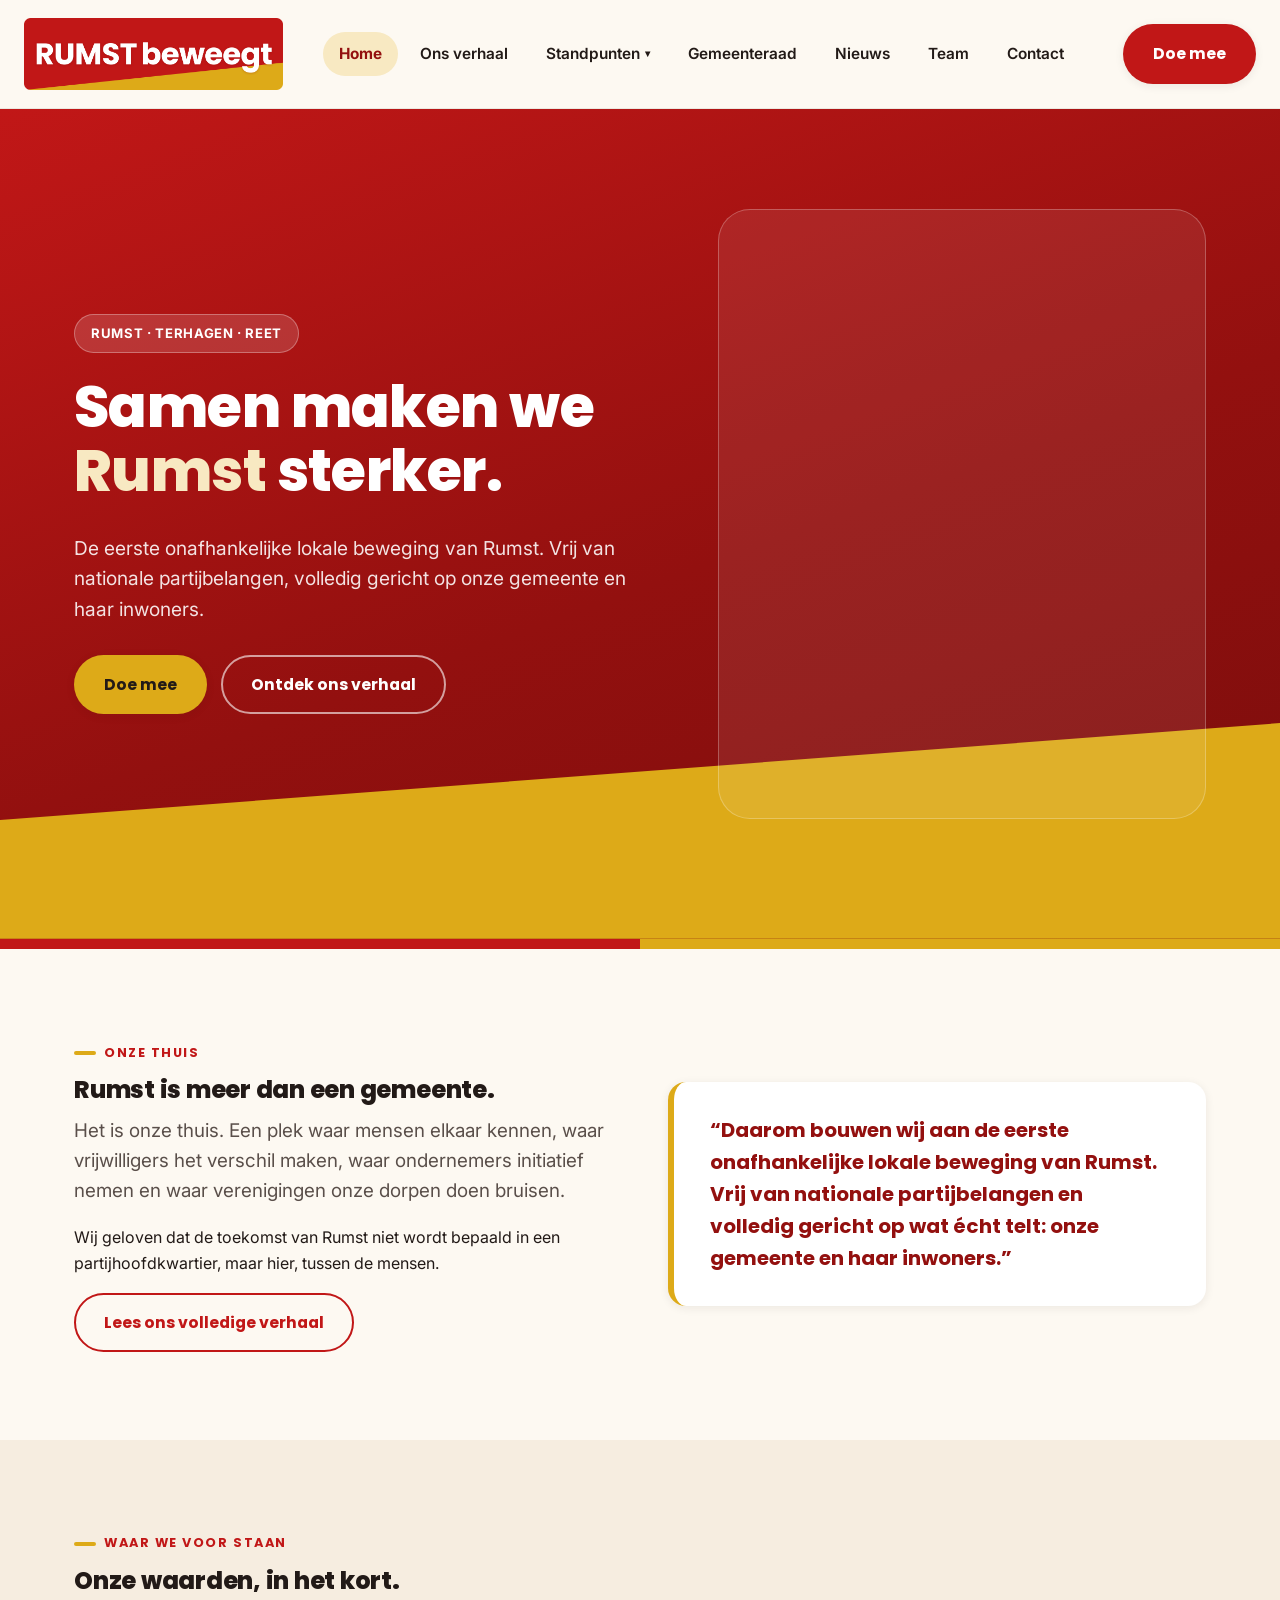
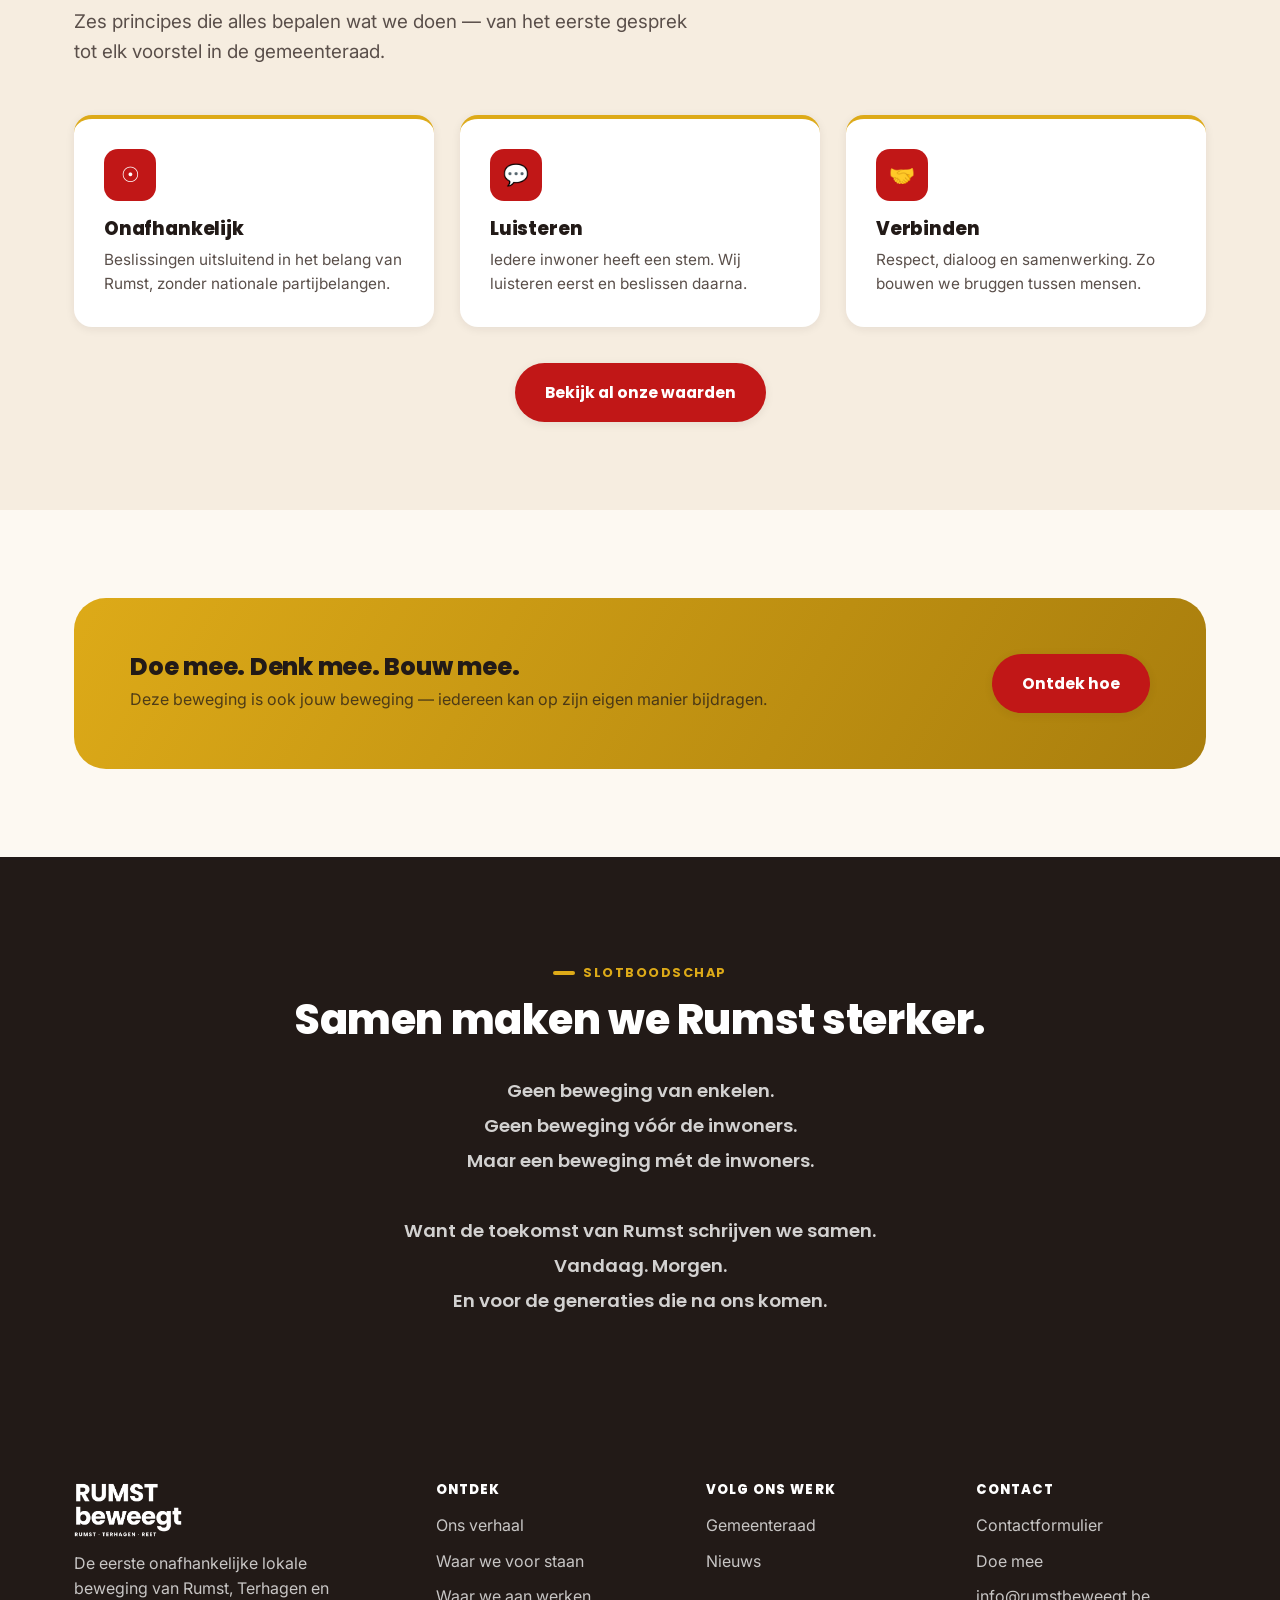
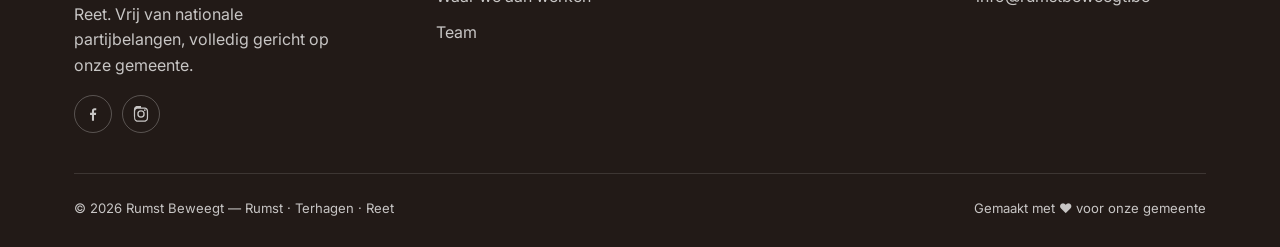
==== commit 28d5dd70: "added placeholder video" ====
--- a/index.html
+++ b/index.html
@@ -47,10 +47,13 @@
         </div>
       </div>
       <div class="hero-media reveal in">
-        <div class="placeholder-note">
-          <strong>Dronebeelden van Rumst, Terhagen &amp; Reet</strong><br>
-          Hier komt de sfeervideo van onze gemeente. Plaats het beeldmateriaal uit de inputmap in <code>assets/video/</code> en koppel het aan dit vak.
-        </div>
+        <!-- Tijdelijke plaatshouder in afwachting van de echte dronebeelden.
+             Vervang assets/video/hero.mp4 (en hero-poster.jpg) zodra die er zijn. -->
+        <video class="hero-video" poster="assets/video/hero-poster.jpg"
+               autoplay muted loop playsinline preload="metadata"
+               aria-label="Sfeervideo (tijdelijke plaatshouder)">
+          <source src="assets/video/hero.mp4" type="video/mp4">
+        </video>
       </div>
     </div>
   </div>
--- a/assets/css/style.css
+++ b/assets/css/style.css
@@ -344,6 +344,12 @@
   font-size: .88rem;
 }
 .hero-media svg{ position: absolute; inset: 0; width: 100%; height: 100%; }
+.hero-video{
+  width: 100%;
+  height: 100%;
+  object-fit: cover;
+  display: block;
+}
 
 /* Sub-page hero (smaller) */
 .page-hero{
